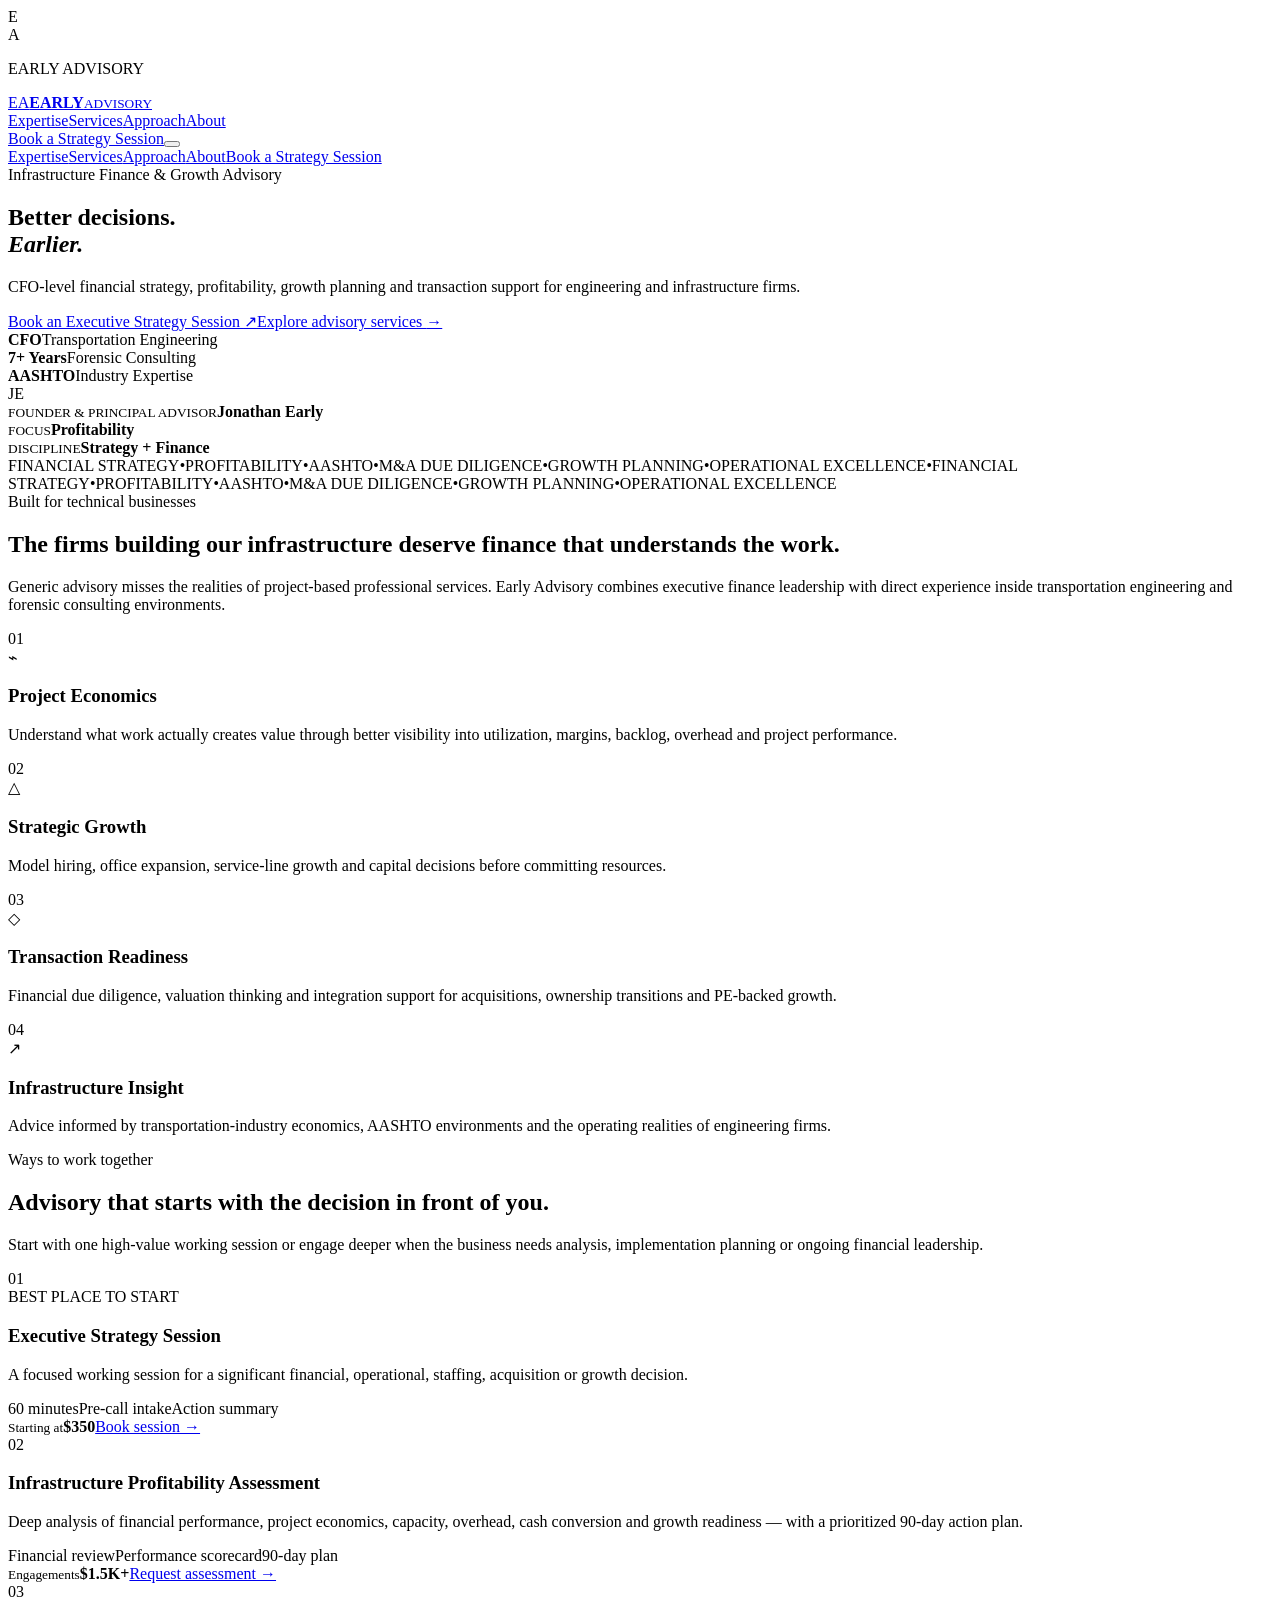
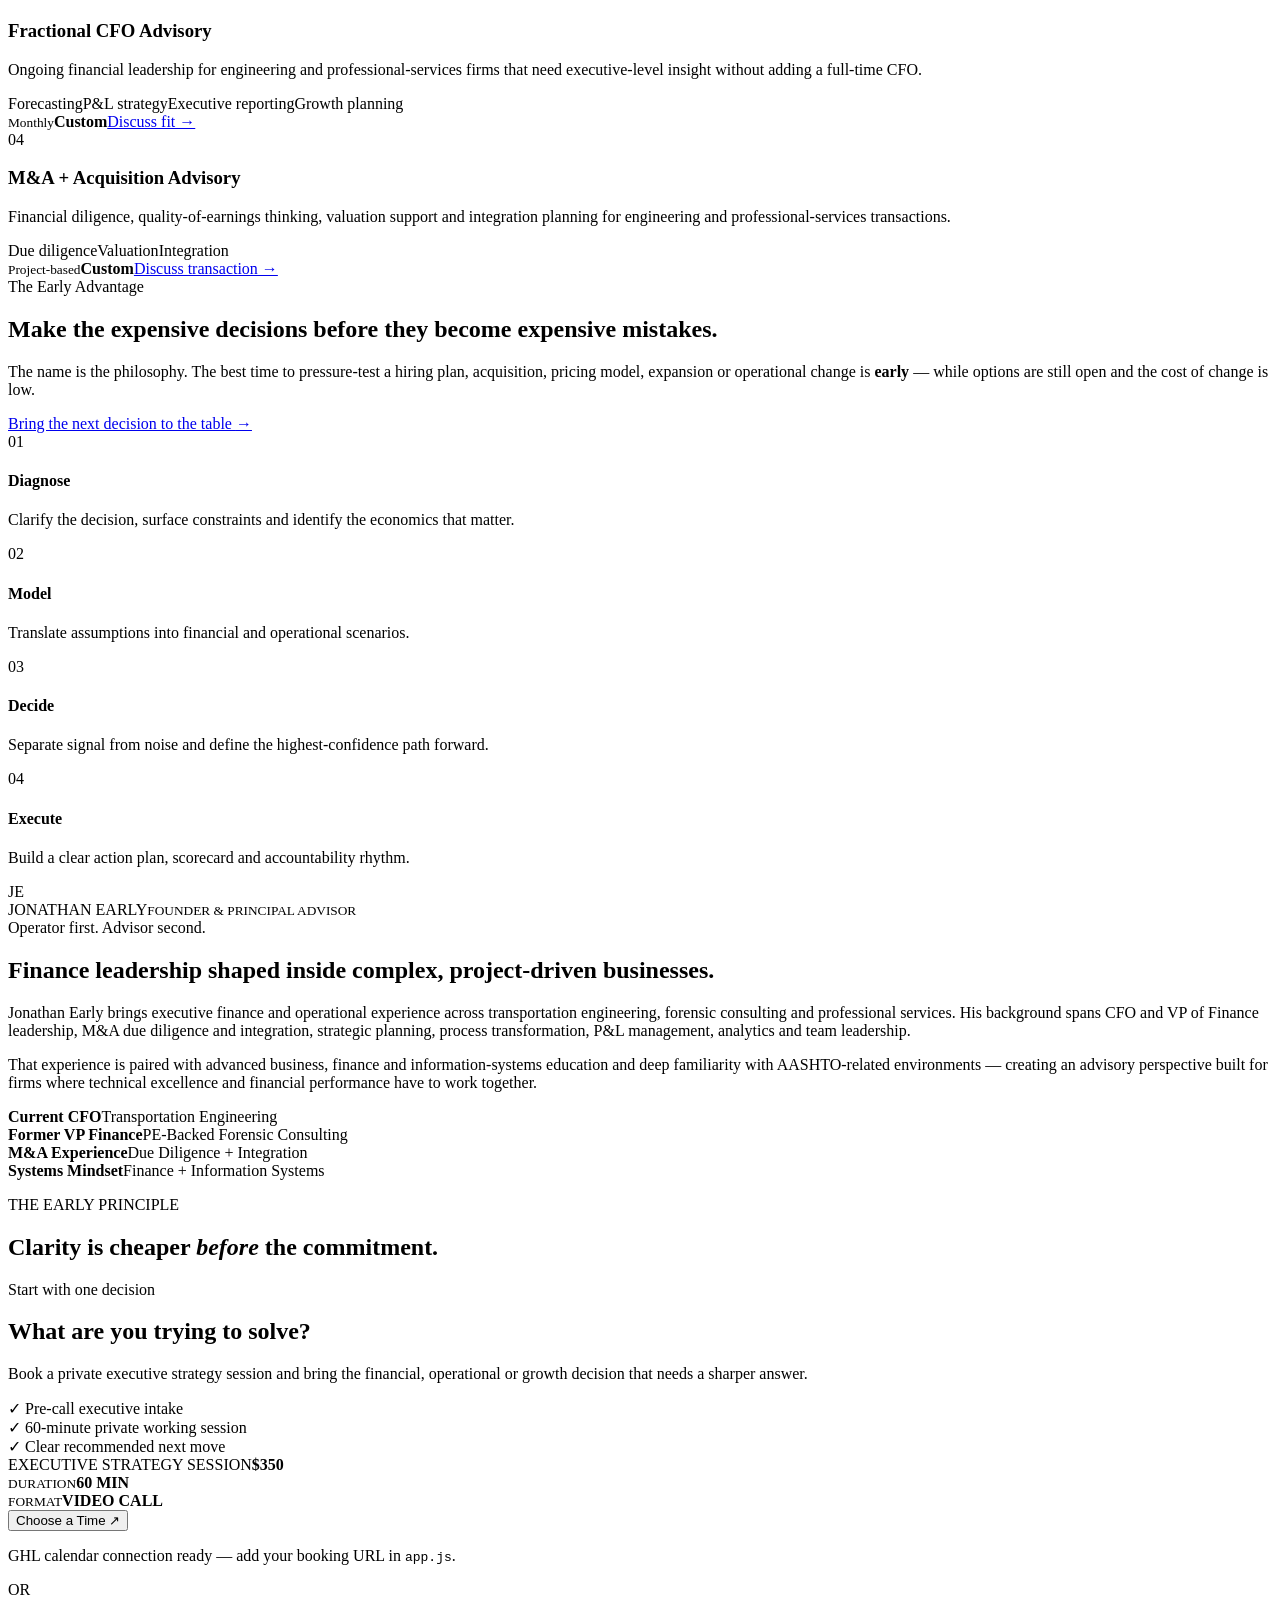
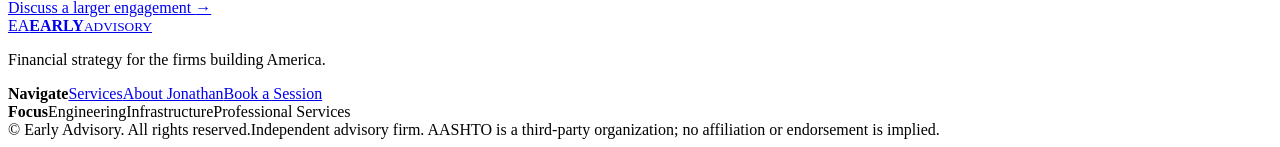
==== index.html @ 81a65375 "Build Early Advisory homepage" ====
<!DOCTYPE html>
<html lang="en">
<head>
  <meta charset="UTF-8" />
  <meta name="viewport" content="width=device-width, initial-scale=1.0, viewport-fit=cover" />
  <meta name="theme-color" content="#07111f" />
  <meta name="description" content="Early Advisory provides CFO-level financial strategy, profitability, growth, transaction and operational advisory for engineering and infrastructure firms." />
  <meta property="og:title" content="Early Advisory | Financial Strategy for the Firms Building America" />
  <meta property="og:description" content="CFO advisory, profitability, growth strategy and transaction support for engineering and infrastructure firms." />
  <title>Early Advisory | Infrastructure Finance & Growth Advisory</title>
  <link rel="preconnect" href="https://fonts.googleapis.com" />
  <link rel="preconnect" href="https://fonts.gstatic.com" crossorigin />
  <link href="https://fonts.googleapis.com/css2?family=DM+Sans:wght@400;500;600;700&family=Manrope:wght@500;600;700;800&display=swap" rel="stylesheet" />
  <link rel="stylesheet" href="styles.css" />
</head>
<body>
  <div class="loader" id="loader" aria-hidden="true"><div class="loader-mark"><span class="loader-e">E</span><div class="loader-line"></div><span class="loader-a">A</span></div><p>EARLY ADVISORY</p></div>
  <div class="noise"></div><div class="ambient ambient-one"></div><div class="ambient ambient-two"></div>
  <header class="site-header" id="top"><div class="shell nav-wrap"><a href="#top" class="brand" aria-label="Early Advisory home"><span class="brand-monogram">EA</span><span class="brand-copy"><strong>EARLY</strong><small>ADVISORY</small></span></a><nav class="desktop-nav" aria-label="Primary navigation"><a href="#expertise">Expertise</a><a href="#services">Services</a><a href="#approach">Approach</a><a href="#about">About</a></nav><a class="btn btn-small desktop-cta" href="#book">Book a Strategy Session</a><button class="menu-toggle" id="menuToggle" aria-label="Open navigation" aria-expanded="false"><span></span><span></span></button></div><div class="mobile-menu" id="mobileMenu"><a href="#expertise">Expertise</a><a href="#services">Services</a><a href="#approach">Approach</a><a href="#about">About</a><a class="btn" href="#book">Book a Strategy Session</a></div></header>
  <main>
    <section class="hero section-pad"><div class="shell hero-grid"><div class="hero-copy reveal"><div class="eyebrow"><span></span> Infrastructure Finance & Growth Advisory</div><h1>Better decisions.<br/><em>Earlier.</em></h1><p class="hero-lede">CFO-level financial strategy, profitability, growth planning and transaction support for engineering and infrastructure firms.</p><div class="hero-actions"><a class="btn btn-primary" href="#book">Book an Executive Strategy Session <span>↗</span></a><a class="text-link" href="#services">Explore advisory services <span>→</span></a></div><div class="trust-row"><div><strong>CFO</strong><span>Transportation Engineering</span></div><div><strong>7+ Years</strong><span>Forensic Consulting</span></div><div><strong>AASHTO</strong><span>Industry Expertise</span></div></div></div><div class="hero-visual reveal delay-1"><div class="portrait-frame"><div class="portrait-grid"></div><div class="portrait-placeholder"><span>JE</span></div><div class="portrait-card"><span class="status-dot"></span><div><small>FOUNDER & PRINCIPAL ADVISOR</small><strong>Jonathan Early</strong></div></div><div class="metric-float metric-one"><small>FOCUS</small><strong>Profitability</strong></div><div class="metric-float metric-two"><small>DISCIPLINE</small><strong>Strategy + Finance</strong></div></div></div></div><div class="hero-rule shell"></div></section>
    <section class="signal-strip"><div class="marquee" aria-label="Areas of expertise"><div class="marquee-track"><span>FINANCIAL STRATEGY</span><i>•</i><span>PROFITABILITY</span><i>•</i><span>AASHTO</span><i>•</i><span>M&A DUE DILIGENCE</span><i>•</i><span>GROWTH PLANNING</span><i>•</i><span>OPERATIONAL EXCELLENCE</span><i>•</i><span>FINANCIAL STRATEGY</span><i>•</i><span>PROFITABILITY</span><i>•</i><span>AASHTO</span><i>•</i><span>M&A DUE DILIGENCE</span><i>•</i><span>GROWTH PLANNING</span><i>•</i><span>OPERATIONAL EXCELLENCE</span></div></div></section>
    <section class="section-pad" id="expertise"><div class="shell split-heading reveal"><div><div class="eyebrow"><span></span> Built for technical businesses</div><h2>The firms building our infrastructure deserve finance that understands the work.</h2></div><p>Generic advisory misses the realities of project-based professional services. Early Advisory combines executive finance leadership with direct experience inside transportation engineering and forensic consulting environments.</p></div><div class="shell expertise-grid"><article class="expertise-card reveal"><span class="card-index">01</span><div class="icon-box">⌁</div><h3>Project Economics</h3><p>Understand what work actually creates value through better visibility into utilization, margins, backlog, overhead and project performance.</p></article><article class="expertise-card reveal delay-1"><span class="card-index">02</span><div class="icon-box">△</div><h3>Strategic Growth</h3><p>Model hiring, office expansion, service-line growth and capital decisions before committing resources.</p></article><article class="expertise-card reveal delay-2"><span class="card-index">03</span><div class="icon-box">◇</div><h3>Transaction Readiness</h3><p>Financial due diligence, valuation thinking and integration support for acquisitions, ownership transitions and PE-backed growth.</p></article><article class="expertise-card reveal delay-3"><span class="card-index">04</span><div class="icon-box">↗</div><h3>Infrastructure Insight</h3><p>Advice informed by transportation-industry economics, AASHTO environments and the operating realities of engineering firms.</p></article></div></section>
    <section class="services section-pad" id="services"><div class="shell"><div class="section-kicker reveal">Ways to work together</div><div class="services-head reveal"><h2>Advisory that starts with the decision in front of you.</h2><p>Start with one high-value working session or engage deeper when the business needs analysis, implementation planning or ongoing financial leadership.</p></div><div class="service-list"><article class="service-row featured reveal"><div class="service-number">01</div><div class="service-main"><div class="service-badge">BEST PLACE TO START</div><h3>Executive Strategy Session</h3><p>A focused working session for a significant financial, operational, staffing, acquisition or growth decision.</p><div class="service-tags"><span>60 minutes</span><span>Pre-call intake</span><span>Action summary</span></div></div><div class="service-price"><small>Starting at</small><strong>$350</strong><a href="#book">Book session →</a></div></article><article class="service-row reveal"><div class="service-number">02</div><div class="service-main"><h3>Infrastructure Profitability Assessment</h3><p>Deep analysis of financial performance, project economics, capacity, overhead, cash conversion and growth readiness — with a prioritized 90-day action plan.</p><div class="service-tags"><span>Financial review</span><span>Performance scorecard</span><span>90-day plan</span></div></div><div class="service-price"><small>Engagements</small><strong>$1.5K+</strong><a href="#book">Request assessment →</a></div></article><article class="service-row reveal"><div class="service-number">03</div><div class="service-main"><h3>Fractional CFO Advisory</h3><p>Ongoing financial leadership for engineering and professional-services firms that need executive-level insight without adding a full-time CFO.</p><div class="service-tags"><span>Forecasting</span><span>P&L strategy</span><span>Executive reporting</span><span>Growth planning</span></div></div><div class="service-price"><small>Monthly</small><strong>Custom</strong><a href="#book">Discuss fit →</a></div></article><article class="service-row reveal"><div class="service-number">04</div><div class="service-main"><h3>M&A + Acquisition Advisory</h3><p>Financial diligence, quality-of-earnings thinking, valuation support and integration planning for engineering and professional-services transactions.</p><div class="service-tags"><span>Due diligence</span><span>Valuation</span><span>Integration</span></div></div><div class="service-price"><small>Project-based</small><strong>Custom</strong><a href="#book">Discuss transaction →</a></div></article></div></div></section>
    <section class="section-pad" id="approach"><div class="shell approach-grid"><div class="approach-copy reveal"><div class="eyebrow"><span></span> The Early Advantage</div><h2>Make the expensive decisions before they become expensive mistakes.</h2><p>The name is the philosophy. The best time to pressure-test a hiring plan, acquisition, pricing model, expansion or operational change is <strong>early</strong> — while options are still open and the cost of change is low.</p><a class="text-link" href="#book">Bring the next decision to the table <span>→</span></a></div><div class="process-stack reveal delay-1"><div class="process-item"><span>01</span><div><h4>Diagnose</h4><p>Clarify the decision, surface constraints and identify the economics that matter.</p></div></div><div class="process-item"><span>02</span><div><h4>Model</h4><p>Translate assumptions into financial and operational scenarios.</p></div></div><div class="process-item"><span>03</span><div><h4>Decide</h4><p>Separate signal from noise and define the highest-confidence path forward.</p></div></div><div class="process-item"><span>04</span><div><h4>Execute</h4><p>Build a clear action plan, scorecard and accountability rhythm.</p></div></div></div></div></section>
    <section class="about section-pad" id="about"><div class="shell about-grid"><div class="about-photo reveal"><div class="portrait-placeholder large"><span>JE</span></div><div class="photo-caption"><span>JONATHAN EARLY</span><small>FOUNDER & PRINCIPAL ADVISOR</small></div></div><div class="about-copy reveal delay-1"><div class="eyebrow"><span></span> Operator first. Advisor second.</div><h2>Finance leadership shaped inside complex, project-driven businesses.</h2><p>Jonathan Early brings executive finance and operational experience across transportation engineering, forensic consulting and professional services. His background spans CFO and VP of Finance leadership, M&A due diligence and integration, strategic planning, process transformation, P&L management, analytics and team leadership.</p><p>That experience is paired with advanced business, finance and information-systems education and deep familiarity with AASHTO-related environments — creating an advisory perspective built for firms where technical excellence and financial performance have to work together.</p><div class="credentials"><div><strong>Current CFO</strong><span>Transportation Engineering</span></div><div><strong>Former VP Finance</strong><span>PE-Backed Forensic Consulting</span></div><div><strong>M&A Experience</strong><span>Due Diligence + Integration</span></div><div><strong>Systems Mindset</strong><span>Finance + Information Systems</span></div></div></div></div></section>
    <section class="decision-banner"><div class="shell reveal"><p>THE EARLY PRINCIPLE</p><h2>Clarity is cheaper <em>before</em> the commitment.</h2></div></section>
    <section class="book section-pad" id="book"><div class="shell book-grid"><div class="book-copy reveal"><div class="eyebrow light"><span></span> Start with one decision</div><h2>What are you trying to solve?</h2><p>Book a private executive strategy session and bring the financial, operational or growth decision that needs a sharper answer.</p><div class="book-points"><div><span>✓</span> Pre-call executive intake</div><div><span>✓</span> 60-minute private working session</div><div><span>✓</span> Clear recommended next move</div></div></div><div class="booking-card reveal delay-1"><div class="booking-top"><span>EXECUTIVE STRATEGY SESSION</span><strong>$350</strong></div><div class="booking-meta"><div><small>DURATION</small><strong>60 MIN</strong></div><div><small>FORMAT</small><strong>VIDEO CALL</strong></div></div><button class="btn btn-primary btn-full" id="bookingButton">Choose a Time <span>↗</span></button><p class="booking-note" id="bookingNote">GHL calendar connection ready — add your booking URL in <code>app.js</code>.</p><div class="booking-divider"><span>OR</span></div><a class="consult-link" href="mailto:hello@earlyadvisory.co?subject=Early%20Advisory%20Inquiry">Discuss a larger engagement <span>→</span></a></div></div></section>
  </main>
  <footer><div class="shell footer-grid"><div><a href="#top" class="brand footer-brand"><span class="brand-monogram">EA</span><span class="brand-copy"><strong>EARLY</strong><small>ADVISORY</small></span></a><p>Financial strategy for the firms building America.</p></div><div class="footer-links"><strong>Navigate</strong><a href="#services">Services</a><a href="#about">About Jonathan</a><a href="#book">Book a Session</a></div><div class="footer-links"><strong>Focus</strong><span>Engineering</span><span>Infrastructure</span><span>Professional Services</span></div></div><div class="shell footer-bottom"><span>© <span id="year"></span> Early Advisory. All rights reserved.</span><span class="disclaimer">Independent advisory firm. AASHTO is a third-party organization; no affiliation or endorsement is implied.</span></div></footer>
  <script src="app.js"></script>
</body>
</html>
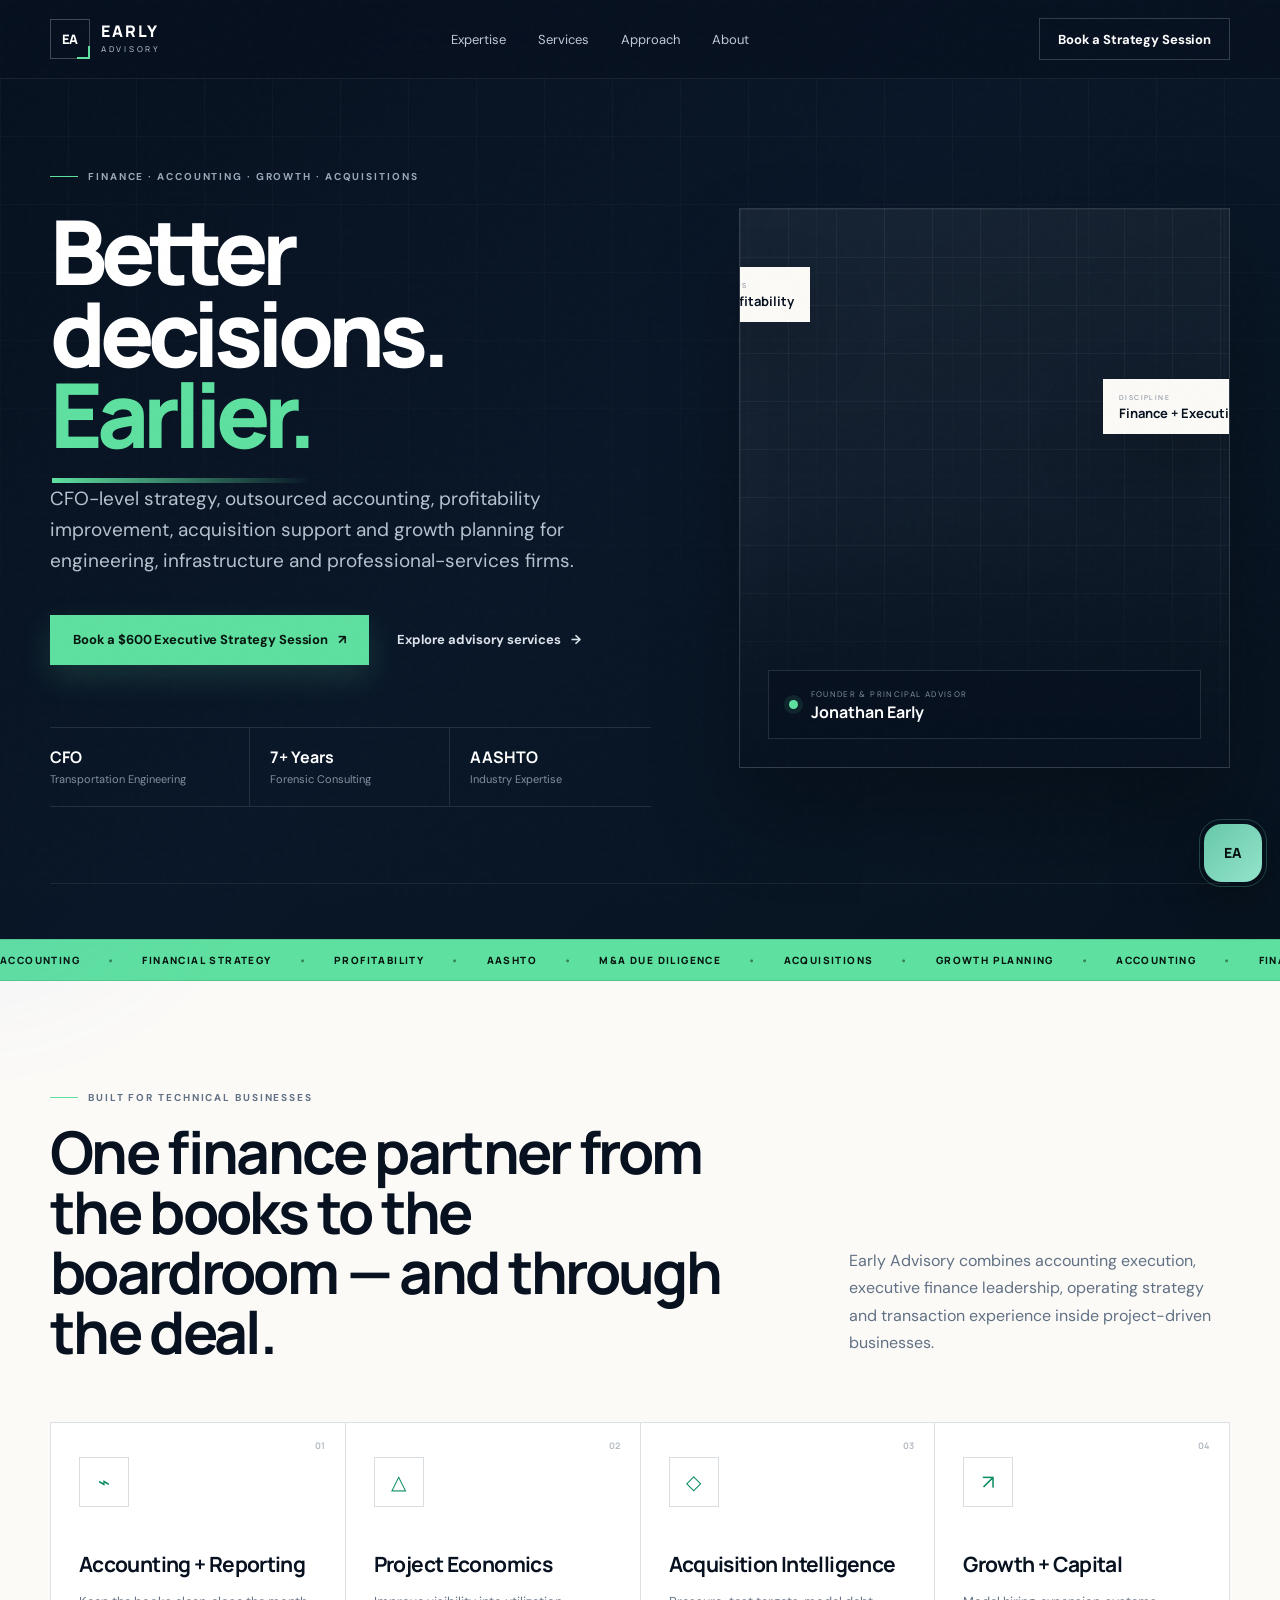
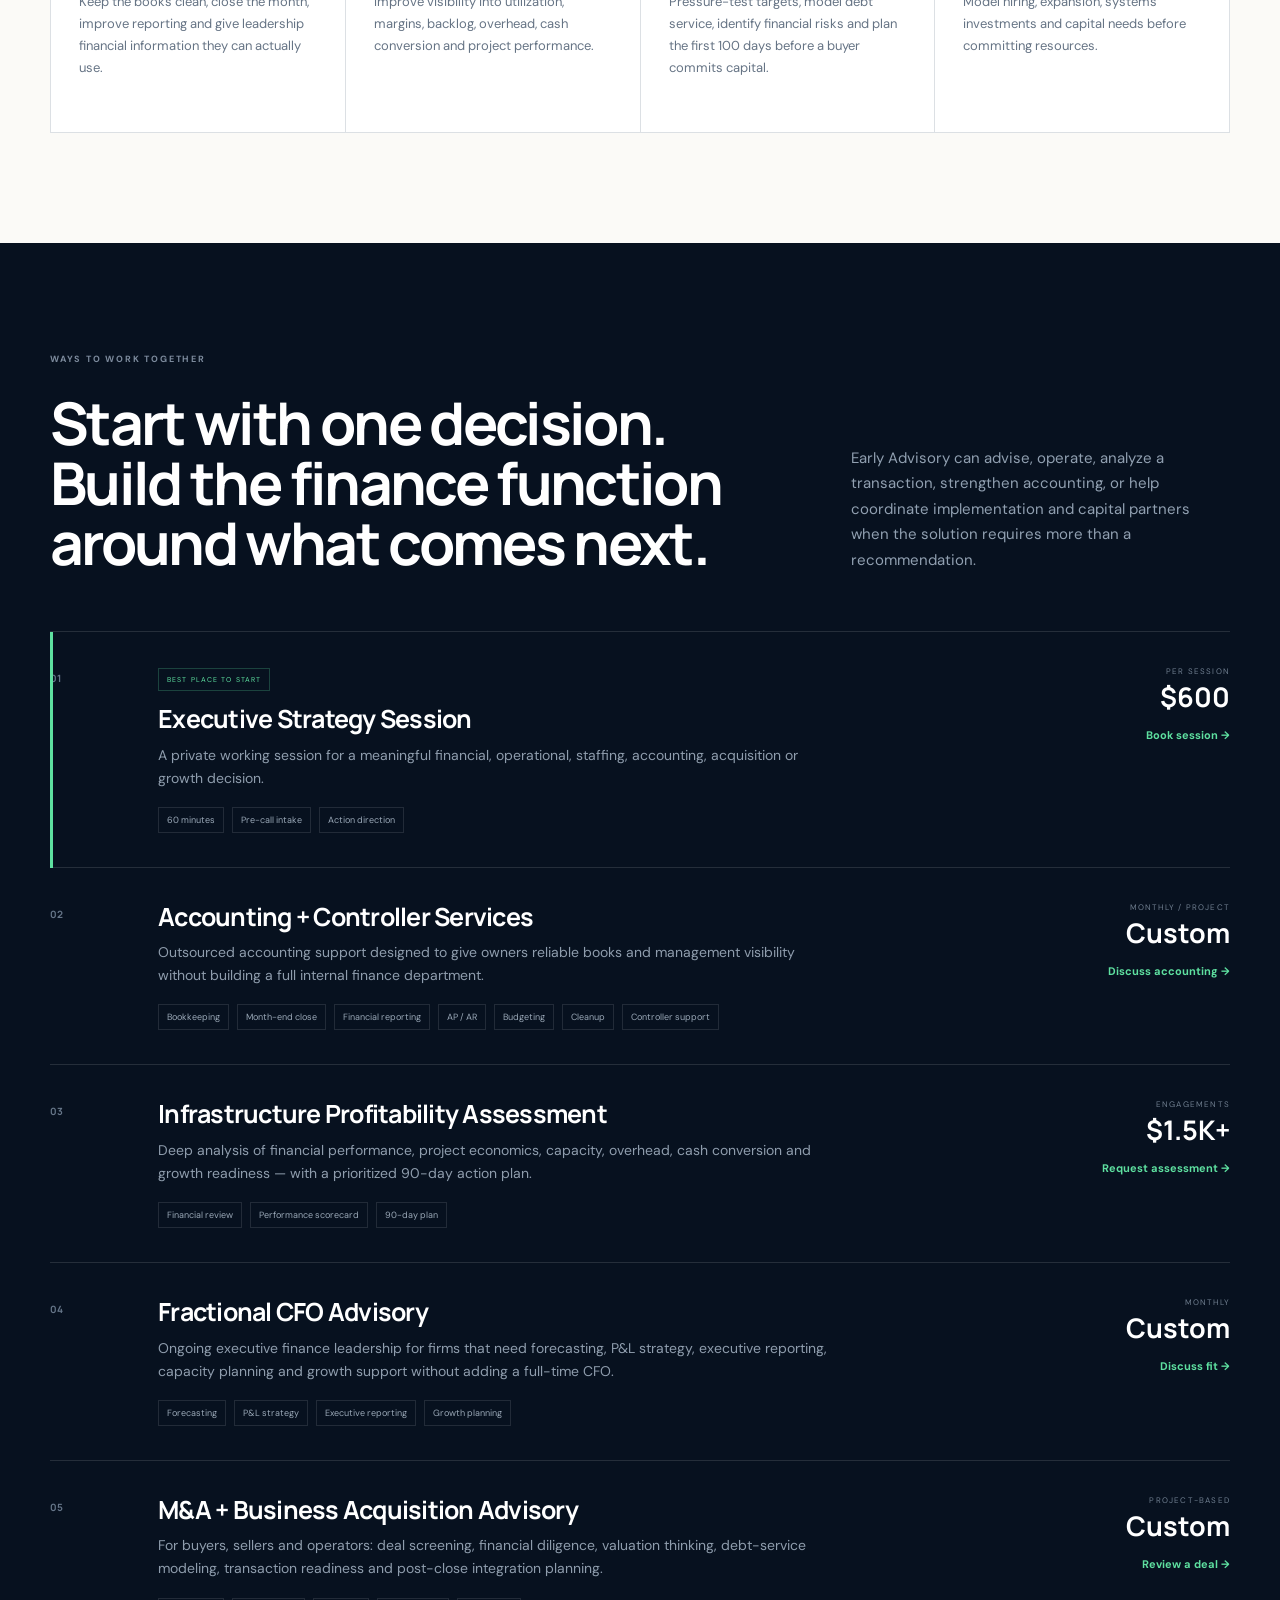
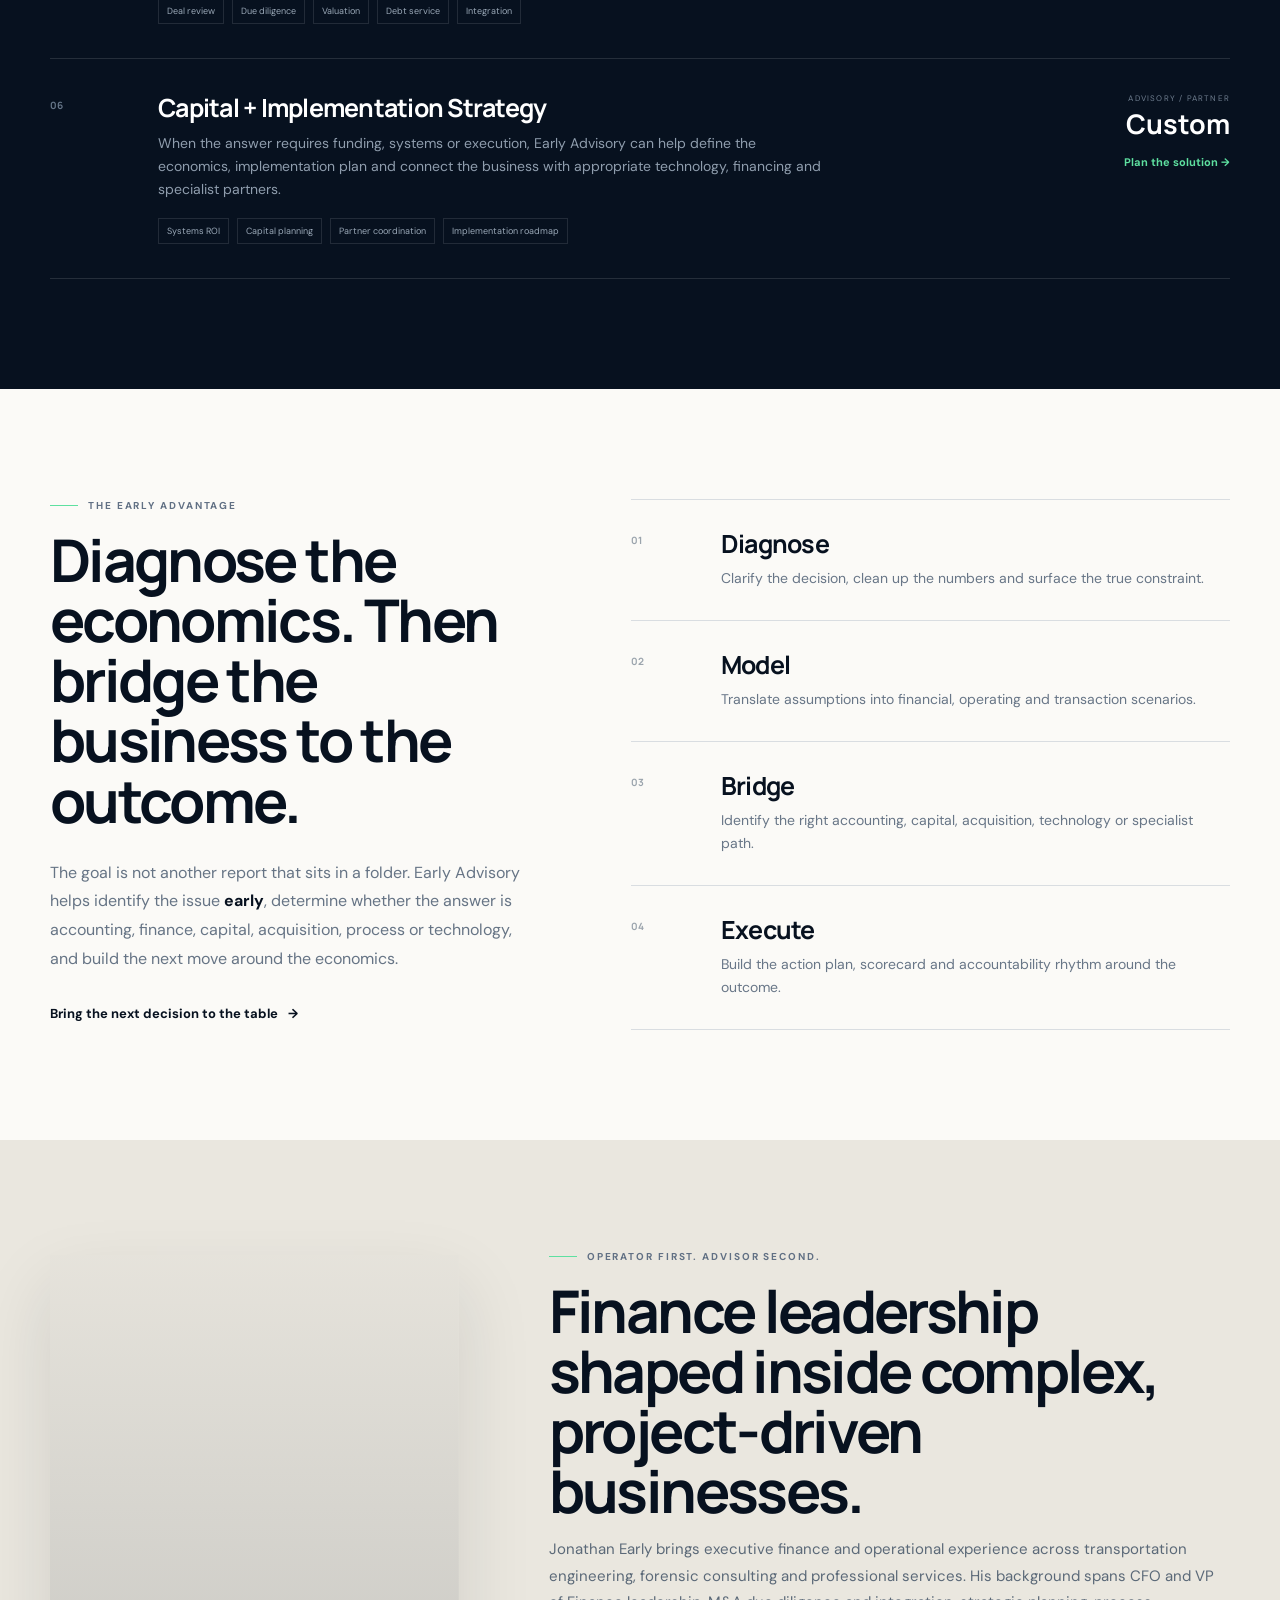
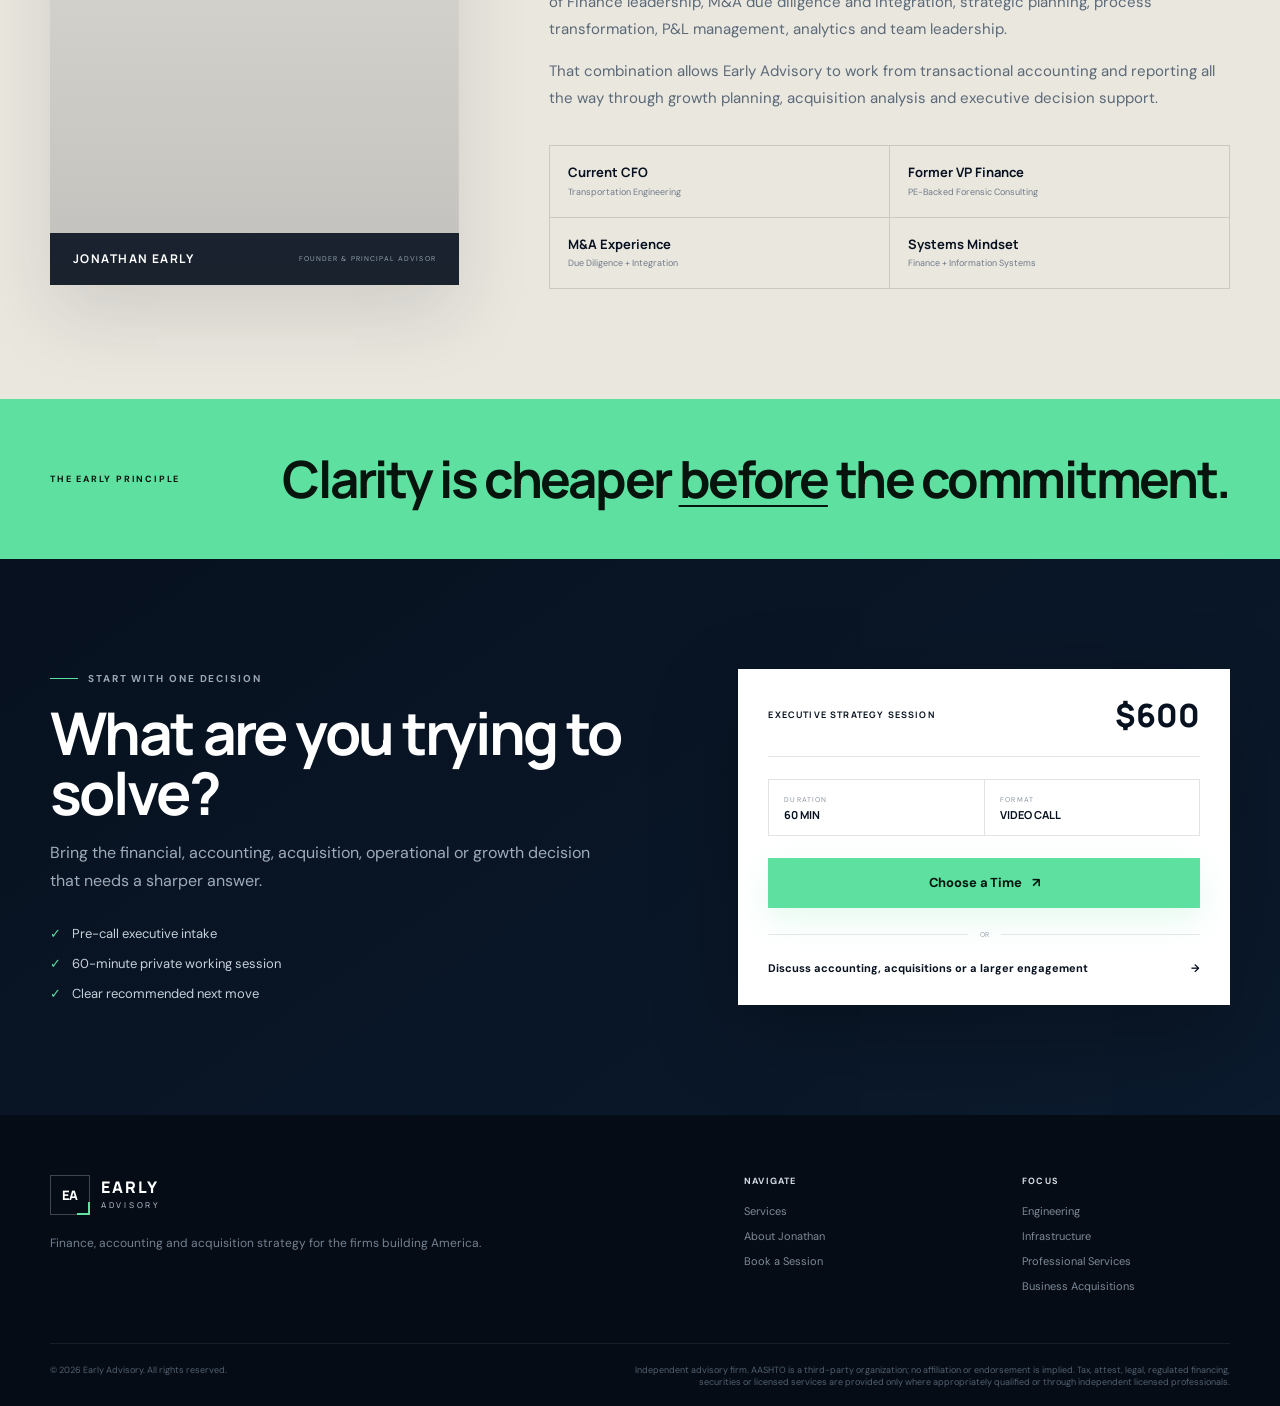
==== commit 503f29ae: "Expand Early Advisory with accounting, acquisitions, and $600 strategy sessions" ====
--- a/index.html
+++ b/index.html
@@ -4,10 +4,10 @@
   <meta charset="UTF-8" />
   <meta name="viewport" content="width=device-width, initial-scale=1.0, viewport-fit=cover" />
   <meta name="theme-color" content="#07111f" />
-  <meta name="description" content="Early Advisory provides CFO-level financial strategy, profitability, growth, transaction and operational advisory for engineering and infrastructure firms." />
-  <meta property="og:title" content="Early Advisory | Financial Strategy for the Firms Building America" />
-  <meta property="og:description" content="CFO advisory, profitability, growth strategy and transaction support for engineering and infrastructure firms." />
-  <title>Early Advisory | Infrastructure Finance & Growth Advisory</title>
+  <meta name="description" content="Early Advisory provides CFO-level strategy, outsourced accounting, profitability improvement, acquisition advisory and transaction support for engineering, infrastructure and professional-services firms." />
+  <meta property="og:title" content="Early Advisory | Finance, Accounting & Acquisition Strategy" />
+  <meta property="og:description" content="Executive finance, accounting, profitability, acquisition and growth support for engineering and professional-services firms." />
+  <title>Early Advisory | Finance, Accounting & Acquisition Strategy</title>
   <link rel="preconnect" href="https://fonts.googleapis.com" />
   <link rel="preconnect" href="https://fonts.gstatic.com" crossorigin />
   <link href="https://fonts.googleapis.com/css2?family=DM+Sans:wght@400;500;600;700&family=Manrope:wght@500;600;700;800&display=swap" rel="stylesheet" />
@@ -18,16 +18,23 @@
   <div class="noise"></div><div class="ambient ambient-one"></div><div class="ambient ambient-two"></div>
   <header class="site-header" id="top"><div class="shell nav-wrap"><a href="#top" class="brand" aria-label="Early Advisory home"><span class="brand-monogram">EA</span><span class="brand-copy"><strong>EARLY</strong><small>ADVISORY</small></span></a><nav class="desktop-nav" aria-label="Primary navigation"><a href="#expertise">Expertise</a><a href="#services">Services</a><a href="#approach">Approach</a><a href="#about">About</a></nav><a class="btn btn-small desktop-cta" href="#book">Book a Strategy Session</a><button class="menu-toggle" id="menuToggle" aria-label="Open navigation" aria-expanded="false"><span></span><span></span></button></div><div class="mobile-menu" id="mobileMenu"><a href="#expertise">Expertise</a><a href="#services">Services</a><a href="#approach">Approach</a><a href="#about">About</a><a class="btn" href="#book">Book a Strategy Session</a></div></header>
   <main>
-    <section class="hero section-pad"><div class="shell hero-grid"><div class="hero-copy reveal"><div class="eyebrow"><span></span> Infrastructure Finance & Growth Advisory</div><h1>Better decisions.<br/><em>Earlier.</em></h1><p class="hero-lede">CFO-level financial strategy, profitability, growth planning and transaction support for engineering and infrastructure firms.</p><div class="hero-actions"><a class="btn btn-primary" href="#book">Book an Executive Strategy Session <span>↗</span></a><a class="text-link" href="#services">Explore advisory services <span>→</span></a></div><div class="trust-row"><div><strong>CFO</strong><span>Transportation Engineering</span></div><div><strong>7+ Years</strong><span>Forensic Consulting</span></div><div><strong>AASHTO</strong><span>Industry Expertise</span></div></div></div><div class="hero-visual reveal delay-1"><div class="portrait-frame"><div class="portrait-grid"></div><div class="portrait-placeholder"><span>JE</span></div><div class="portrait-card"><span class="status-dot"></span><div><small>FOUNDER & PRINCIPAL ADVISOR</small><strong>Jonathan Early</strong></div></div><div class="metric-float metric-one"><small>FOCUS</small><strong>Profitability</strong></div><div class="metric-float metric-two"><small>DISCIPLINE</small><strong>Strategy + Finance</strong></div></div></div></div><div class="hero-rule shell"></div></section>
-    <section class="signal-strip"><div class="marquee" aria-label="Areas of expertise"><div class="marquee-track"><span>FINANCIAL STRATEGY</span><i>•</i><span>PROFITABILITY</span><i>•</i><span>AASHTO</span><i>•</i><span>M&A DUE DILIGENCE</span><i>•</i><span>GROWTH PLANNING</span><i>•</i><span>OPERATIONAL EXCELLENCE</span><i>•</i><span>FINANCIAL STRATEGY</span><i>•</i><span>PROFITABILITY</span><i>•</i><span>AASHTO</span><i>•</i><span>M&A DUE DILIGENCE</span><i>•</i><span>GROWTH PLANNING</span><i>•</i><span>OPERATIONAL EXCELLENCE</span></div></div></section>
-    <section class="section-pad" id="expertise"><div class="shell split-heading reveal"><div><div class="eyebrow"><span></span> Built for technical businesses</div><h2>The firms building our infrastructure deserve finance that understands the work.</h2></div><p>Generic advisory misses the realities of project-based professional services. Early Advisory combines executive finance leadership with direct experience inside transportation engineering and forensic consulting environments.</p></div><div class="shell expertise-grid"><article class="expertise-card reveal"><span class="card-index">01</span><div class="icon-box">⌁</div><h3>Project Economics</h3><p>Understand what work actually creates value through better visibility into utilization, margins, backlog, overhead and project performance.</p></article><article class="expertise-card reveal delay-1"><span class="card-index">02</span><div class="icon-box">△</div><h3>Strategic Growth</h3><p>Model hiring, office expansion, service-line growth and capital decisions before committing resources.</p></article><article class="expertise-card reveal delay-2"><span class="card-index">03</span><div class="icon-box">◇</div><h3>Transaction Readiness</h3><p>Financial due diligence, valuation thinking and integration support for acquisitions, ownership transitions and PE-backed growth.</p></article><article class="expertise-card reveal delay-3"><span class="card-index">04</span><div class="icon-box">↗</div><h3>Infrastructure Insight</h3><p>Advice informed by transportation-industry economics, AASHTO environments and the operating realities of engineering firms.</p></article></div></section>
-    <section class="services section-pad" id="services"><div class="shell"><div class="section-kicker reveal">Ways to work together</div><div class="services-head reveal"><h2>Advisory that starts with the decision in front of you.</h2><p>Start with one high-value working session or engage deeper when the business needs analysis, implementation planning or ongoing financial leadership.</p></div><div class="service-list"><article class="service-row featured reveal"><div class="service-number">01</div><div class="service-main"><div class="service-badge">BEST PLACE TO START</div><h3>Executive Strategy Session</h3><p>A focused working session for a significant financial, operational, staffing, acquisition or growth decision.</p><div class="service-tags"><span>60 minutes</span><span>Pre-call intake</span><span>Action summary</span></div></div><div class="service-price"><small>Starting at</small><strong>$350</strong><a href="#book">Book session →</a></div></article><article class="service-row reveal"><div class="service-number">02</div><div class="service-main"><h3>Infrastructure Profitability Assessment</h3><p>Deep analysis of financial performance, project economics, capacity, overhead, cash conversion and growth readiness — with a prioritized 90-day action plan.</p><div class="service-tags"><span>Financial review</span><span>Performance scorecard</span><span>90-day plan</span></div></div><div class="service-price"><small>Engagements</small><strong>$1.5K+</strong><a href="#book">Request assessment →</a></div></article><article class="service-row reveal"><div class="service-number">03</div><div class="service-main"><h3>Fractional CFO Advisory</h3><p>Ongoing financial leadership for engineering and professional-services firms that need executive-level insight without adding a full-time CFO.</p><div class="service-tags"><span>Forecasting</span><span>P&L strategy</span><span>Executive reporting</span><span>Growth planning</span></div></div><div class="service-price"><small>Monthly</small><strong>Custom</strong><a href="#book">Discuss fit →</a></div></article><article class="service-row reveal"><div class="service-number">04</div><div class="service-main"><h3>M&A + Acquisition Advisory</h3><p>Financial diligence, quality-of-earnings thinking, valuation support and integration planning for engineering and professional-services transactions.</p><div class="service-tags"><span>Due diligence</span><span>Valuation</span><span>Integration</span></div></div><div class="service-price"><small>Project-based</small><strong>Custom</strong><a href="#book">Discuss transaction →</a></div></article></div></div></section>
-    <section class="section-pad" id="approach"><div class="shell approach-grid"><div class="approach-copy reveal"><div class="eyebrow"><span></span> The Early Advantage</div><h2>Make the expensive decisions before they become expensive mistakes.</h2><p>The name is the philosophy. The best time to pressure-test a hiring plan, acquisition, pricing model, expansion or operational change is <strong>early</strong> — while options are still open and the cost of change is low.</p><a class="text-link" href="#book">Bring the next decision to the table <span>→</span></a></div><div class="process-stack reveal delay-1"><div class="process-item"><span>01</span><div><h4>Diagnose</h4><p>Clarify the decision, surface constraints and identify the economics that matter.</p></div></div><div class="process-item"><span>02</span><div><h4>Model</h4><p>Translate assumptions into financial and operational scenarios.</p></div></div><div class="process-item"><span>03</span><div><h4>Decide</h4><p>Separate signal from noise and define the highest-confidence path forward.</p></div></div><div class="process-item"><span>04</span><div><h4>Execute</h4><p>Build a clear action plan, scorecard and accountability rhythm.</p></div></div></div></div></section>
-    <section class="about section-pad" id="about"><div class="shell about-grid"><div class="about-photo reveal"><div class="portrait-placeholder large"><span>JE</span></div><div class="photo-caption"><span>JONATHAN EARLY</span><small>FOUNDER & PRINCIPAL ADVISOR</small></div></div><div class="about-copy reveal delay-1"><div class="eyebrow"><span></span> Operator first. Advisor second.</div><h2>Finance leadership shaped inside complex, project-driven businesses.</h2><p>Jonathan Early brings executive finance and operational experience across transportation engineering, forensic consulting and professional services. His background spans CFO and VP of Finance leadership, M&A due diligence and integration, strategic planning, process transformation, P&L management, analytics and team leadership.</p><p>That experience is paired with advanced business, finance and information-systems education and deep familiarity with AASHTO-related environments — creating an advisory perspective built for firms where technical excellence and financial performance have to work together.</p><div class="credentials"><div><strong>Current CFO</strong><span>Transportation Engineering</span></div><div><strong>Former VP Finance</strong><span>PE-Backed Forensic Consulting</span></div><div><strong>M&A Experience</strong><span>Due Diligence + Integration</span></div><div><strong>Systems Mindset</strong><span>Finance + Information Systems</span></div></div></div></div></section>
+    <section class="hero section-pad"><div class="shell hero-grid"><div class="hero-copy reveal"><div class="eyebrow"><span></span> Finance · Accounting · Growth · Acquisitions</div><h1>Better decisions.<br/><em>Earlier.</em></h1><p class="hero-lede">CFO-level strategy, outsourced accounting, profitability improvement, acquisition support and growth planning for engineering, infrastructure and professional-services firms.</p><div class="hero-actions"><a class="btn btn-primary" href="#book">Book a $600 Executive Strategy Session <span>↗</span></a><a class="text-link" href="#services">Explore advisory services <span>→</span></a></div><div class="trust-row"><div><strong>CFO</strong><span>Transportation Engineering</span></div><div><strong>7+ Years</strong><span>Forensic Consulting</span></div><div><strong>AASHTO</strong><span>Industry Expertise</span></div></div></div><div class="hero-visual reveal delay-1"><div class="portrait-frame"><div class="portrait-grid"></div><div class="portrait-placeholder"><span>JE</span></div><div class="portrait-card"><span class="status-dot"></span><div><small>FOUNDER & PRINCIPAL ADVISOR</small><strong>Jonathan Early</strong></div></div><div class="metric-float metric-one"><small>FOCUS</small><strong>Profitability</strong></div><div class="metric-float metric-two"><small>DISCIPLINE</small><strong>Finance + Execution</strong></div></div></div></div><div class="hero-rule shell"></div></section>
+    <section class="signal-strip"><div class="marquee" aria-label="Areas of expertise"><div class="marquee-track"><span>ACCOUNTING</span><i>•</i><span>FINANCIAL STRATEGY</span><i>•</i><span>PROFITABILITY</span><i>•</i><span>AASHTO</span><i>•</i><span>M&A DUE DILIGENCE</span><i>•</i><span>ACQUISITIONS</span><i>•</i><span>GROWTH PLANNING</span><i>•</i><span>ACCOUNTING</span><i>•</i><span>FINANCIAL STRATEGY</span><i>•</i><span>PROFITABILITY</span><i>•</i><span>M&A DUE DILIGENCE</span><i>•</i><span>ACQUISITIONS</span></div></div></section>
+    <section class="section-pad" id="expertise"><div class="shell split-heading reveal"><div><div class="eyebrow"><span></span> Built for technical businesses</div><h2>One finance partner from the books to the boardroom — and through the deal.</h2></div><p>Early Advisory combines accounting execution, executive finance leadership, operating strategy and transaction experience inside project-driven businesses.</p></div><div class="shell expertise-grid"><article class="expertise-card reveal"><span class="card-index">01</span><div class="icon-box">⌁</div><h3>Accounting + Reporting</h3><p>Keep the books clean, close the month, improve reporting and give leadership financial information they can actually use.</p></article><article class="expertise-card reveal delay-1"><span class="card-index">02</span><div class="icon-box">△</div><h3>Project Economics</h3><p>Improve visibility into utilization, margins, backlog, overhead, cash conversion and project performance.</p></article><article class="expertise-card reveal delay-2"><span class="card-index">03</span><div class="icon-box">◇</div><h3>Acquisition Intelligence</h3><p>Pressure-test targets, model debt service, identify financial risks and plan the first 100 days before a buyer commits capital.</p></article><article class="expertise-card reveal delay-3"><span class="card-index">04</span><div class="icon-box">↗</div><h3>Growth + Capital</h3><p>Model hiring, expansion, systems investments and capital needs before committing resources.</p></article></div></section>
+    <section class="services section-pad" id="services"><div class="shell"><div class="section-kicker reveal">Ways to work together</div><div class="services-head reveal"><h2>Start with one decision. Build the finance function around what comes next.</h2><p>Early Advisory can advise, operate, analyze a transaction, strengthen accounting, or help coordinate implementation and capital partners when the solution requires more than a recommendation.</p></div><div class="service-list">
+      <article class="service-row featured reveal"><div class="service-number">01</div><div class="service-main"><div class="service-badge">BEST PLACE TO START</div><h3>Executive Strategy Session</h3><p>A private working session for a meaningful financial, operational, staffing, accounting, acquisition or growth decision.</p><div class="service-tags"><span>60 minutes</span><span>Pre-call intake</span><span>Action direction</span></div></div><div class="service-price"><small>Per session</small><strong>$600</strong><a href="#book">Book session →</a></div></article>
+      <article class="service-row reveal"><div class="service-number">02</div><div class="service-main"><h3>Accounting + Controller Services</h3><p>Outsourced accounting support designed to give owners reliable books and management visibility without building a full internal finance department.</p><div class="service-tags"><span>Bookkeeping</span><span>Month-end close</span><span>Financial reporting</span><span>AP / AR</span><span>Budgeting</span><span>Cleanup</span><span>Controller support</span></div></div><div class="service-price"><small>Monthly / project</small><strong>Custom</strong><a href="#book">Discuss accounting →</a></div></article>
+      <article class="service-row reveal"><div class="service-number">03</div><div class="service-main"><h3>Infrastructure Profitability Assessment</h3><p>Deep analysis of financial performance, project economics, capacity, overhead, cash conversion and growth readiness — with a prioritized 90-day action plan.</p><div class="service-tags"><span>Financial review</span><span>Performance scorecard</span><span>90-day plan</span></div></div><div class="service-price"><small>Engagements</small><strong>$1.5K+</strong><a href="#book">Request assessment →</a></div></article>
+      <article class="service-row reveal"><div class="service-number">04</div><div class="service-main"><h3>Fractional CFO Advisory</h3><p>Ongoing executive finance leadership for firms that need forecasting, P&L strategy, executive reporting, capacity planning and growth support without adding a full-time CFO.</p><div class="service-tags"><span>Forecasting</span><span>P&L strategy</span><span>Executive reporting</span><span>Growth planning</span></div></div><div class="service-price"><small>Monthly</small><strong>Custom</strong><a href="#book">Discuss fit →</a></div></article>
+      <article class="service-row reveal"><div class="service-number">05</div><div class="service-main"><h3>M&A + Business Acquisition Advisory</h3><p>For buyers, sellers and operators: deal screening, financial diligence, valuation thinking, debt-service modeling, transaction readiness and post-close integration planning.</p><div class="service-tags"><span>Deal review</span><span>Due diligence</span><span>Valuation</span><span>Debt service</span><span>Integration</span></div></div><div class="service-price"><small>Project-based</small><strong>Custom</strong><a href="#book">Review a deal →</a></div></article>
+      <article class="service-row reveal"><div class="service-number">06</div><div class="service-main"><h3>Capital + Implementation Strategy</h3><p>When the answer requires funding, systems or execution, Early Advisory can help define the economics, implementation plan and connect the business with appropriate technology, financing and specialist partners.</p><div class="service-tags"><span>Systems ROI</span><span>Capital planning</span><span>Partner coordination</span><span>Implementation roadmap</span></div></div><div class="service-price"><small>Advisory / partner</small><strong>Custom</strong><a href="#book">Plan the solution →</a></div></article>
+    </div></div></section>
+    <section class="section-pad" id="approach"><div class="shell approach-grid"><div class="approach-copy reveal"><div class="eyebrow"><span></span> The Early Advantage</div><h2>Diagnose the economics. Then bridge the business to the outcome.</h2><p>The goal is not another report that sits in a folder. Early Advisory helps identify the issue <strong>early</strong>, determine whether the answer is accounting, finance, capital, acquisition, process or technology, and build the next move around the economics.</p><a class="text-link" href="#book">Bring the next decision to the table <span>→</span></a></div><div class="process-stack reveal delay-1"><div class="process-item"><span>01</span><div><h4>Diagnose</h4><p>Clarify the decision, clean up the numbers and surface the true constraint.</p></div></div><div class="process-item"><span>02</span><div><h4>Model</h4><p>Translate assumptions into financial, operating and transaction scenarios.</p></div></div><div class="process-item"><span>03</span><div><h4>Bridge</h4><p>Identify the right accounting, capital, acquisition, technology or specialist path.</p></div></div><div class="process-item"><span>04</span><div><h4>Execute</h4><p>Build the action plan, scorecard and accountability rhythm around the outcome.</p></div></div></div></div></section>
+    <section class="about section-pad" id="about"><div class="shell about-grid"><div class="about-photo reveal"><div class="portrait-placeholder large"><span>JE</span></div><div class="photo-caption"><span>JONATHAN EARLY</span><small>FOUNDER & PRINCIPAL ADVISOR</small></div></div><div class="about-copy reveal delay-1"><div class="eyebrow"><span></span> Operator first. Advisor second.</div><h2>Finance leadership shaped inside complex, project-driven businesses.</h2><p>Jonathan Early brings executive finance and operational experience across transportation engineering, forensic consulting and professional services. His background spans CFO and VP of Finance leadership, M&A due diligence and integration, strategic planning, process transformation, P&L management, analytics and team leadership.</p><p>That combination allows Early Advisory to work from transactional accounting and reporting all the way through growth planning, acquisition analysis and executive decision support.</p><div class="credentials"><div><strong>Current CFO</strong><span>Transportation Engineering</span></div><div><strong>Former VP Finance</strong><span>PE-Backed Forensic Consulting</span></div><div><strong>M&A Experience</strong><span>Due Diligence + Integration</span></div><div><strong>Systems Mindset</strong><span>Finance + Information Systems</span></div></div></div></div></section>
     <section class="decision-banner"><div class="shell reveal"><p>THE EARLY PRINCIPLE</p><h2>Clarity is cheaper <em>before</em> the commitment.</h2></div></section>
-    <section class="book section-pad" id="book"><div class="shell book-grid"><div class="book-copy reveal"><div class="eyebrow light"><span></span> Start with one decision</div><h2>What are you trying to solve?</h2><p>Book a private executive strategy session and bring the financial, operational or growth decision that needs a sharper answer.</p><div class="book-points"><div><span>✓</span> Pre-call executive intake</div><div><span>✓</span> 60-minute private working session</div><div><span>✓</span> Clear recommended next move</div></div></div><div class="booking-card reveal delay-1"><div class="booking-top"><span>EXECUTIVE STRATEGY SESSION</span><strong>$350</strong></div><div class="booking-meta"><div><small>DURATION</small><strong>60 MIN</strong></div><div><small>FORMAT</small><strong>VIDEO CALL</strong></div></div><button class="btn btn-primary btn-full" id="bookingButton">Choose a Time <span>↗</span></button><p class="booking-note" id="bookingNote">GHL calendar connection ready — add your booking URL in <code>app.js</code>.</p><div class="booking-divider"><span>OR</span></div><a class="consult-link" href="mailto:hello@earlyadvisory.co?subject=Early%20Advisory%20Inquiry">Discuss a larger engagement <span>→</span></a></div></div></section>
+    <section class="book section-pad" id="book"><div class="shell book-grid"><div class="book-copy reveal"><div class="eyebrow light"><span></span> Start with one decision</div><h2>What are you trying to solve?</h2><p>Bring the financial, accounting, acquisition, operational or growth decision that needs a sharper answer.</p><div class="book-points"><div><span>✓</span> Pre-call executive intake</div><div><span>✓</span> 60-minute private working session</div><div><span>✓</span> Clear recommended next move</div></div></div><div class="booking-card reveal delay-1"><div class="booking-top"><span>EXECUTIVE STRATEGY SESSION</span><strong>$600</strong></div><div class="booking-meta"><div><small>DURATION</small><strong>60 MIN</strong></div><div><small>FORMAT</small><strong>VIDEO CALL</strong></div></div><button class="btn btn-primary btn-full" id="bookingButton">Choose a Time <span>↗</span></button><p class="booking-note" id="bookingNote">Choose a date and time, complete the intake, and your session request is captured instantly.</p><div class="booking-divider"><span>OR</span></div><a class="consult-link" href="mailto:hello@earlyadvisory.co?subject=Early%20Advisory%20Inquiry">Discuss accounting, acquisitions or a larger engagement <span>→</span></a></div></div></section>
   </main>
-  <footer><div class="shell footer-grid"><div><a href="#top" class="brand footer-brand"><span class="brand-monogram">EA</span><span class="brand-copy"><strong>EARLY</strong><small>ADVISORY</small></span></a><p>Financial strategy for the firms building America.</p></div><div class="footer-links"><strong>Navigate</strong><a href="#services">Services</a><a href="#about">About Jonathan</a><a href="#book">Book a Session</a></div><div class="footer-links"><strong>Focus</strong><span>Engineering</span><span>Infrastructure</span><span>Professional Services</span></div></div><div class="shell footer-bottom"><span>© <span id="year"></span> Early Advisory. All rights reserved.</span><span class="disclaimer">Independent advisory firm. AASHTO is a third-party organization; no affiliation or endorsement is implied.</span></div></footer>
+  <footer><div class="shell footer-grid"><div><a href="#top" class="brand footer-brand"><span class="brand-monogram">EA</span><span class="brand-copy"><strong>EARLY</strong><small>ADVISORY</small></span></a><p>Finance, accounting and acquisition strategy for the firms building America.</p></div><div class="footer-links"><strong>Navigate</strong><a href="#services">Services</a><a href="#about">About Jonathan</a><a href="#book">Book a Session</a></div><div class="footer-links"><strong>Focus</strong><span>Engineering</span><span>Infrastructure</span><span>Professional Services</span><span>Business Acquisitions</span></div></div><div class="shell footer-bottom"><span>© <span id="year"></span> Early Advisory. All rights reserved.</span><span class="disclaimer">Independent advisory firm. AASHTO is a third-party organization; no affiliation or endorsement is implied. Tax, attest, legal, regulated financing, securities or licensed services are provided only where appropriately qualified or through independent licensed professionals.</span></div></footer>
   <script src="app.js"></script>
 </body>
 </html>
--- a/styles.css
+++ b/styles.css
@@ -0,0 +1 @@
+:root{--ink:#07111f;--ink-2:#0b1727;--ink-3:#10243a;--cream:#f4f0e8;--paper:#fbfaf7;--white:#fff;--slate:#8f9aaa;--line:rgba(255,255,255,.11);--green:#5ee0a0;--green-2:#a0ffd0;--gold:#c7a96b;--shadow:0 28px 70px rgba(0,0,0,.18);--radius:22px;--shell:min(1180px,calc(100% - 40px));--sans:'DM Sans',sans-serif;--display:'Manrope',sans-serif}*{box-sizing:border-box}html{scroll-behavior:smooth}body{margin:0;font-family:var(--sans);background:var(--paper);color:var(--ink);overflow-x:hidden}body.menu-open{overflow:hidden}a{color:inherit;text-decoration:none}button{font:inherit}.shell{width:var(--shell);margin:0 auto}.section-pad{padding:110px 0}.noise{position:fixed;inset:0;z-index:9999;pointer-events:none;opacity:.022;background-image:url("data:image/svg+xml,%3Csvg viewBox='0 0 180 180' xmlns='http://www.w3.org/2000/svg'%3E%3Cfilter id='n'%3E%3CfeTurbulence type='fractalNoise' baseFrequency='.8' numOctaves='3' stitchTiles='stitch'/%3E%3C/filter%3E%3Crect width='100%25' height='100%25' filter='url(%23n)' opacity='.65'/%3E%3C/svg%3E")}.ambient{position:absolute;border-radius:999px;filter:blur(100px);pointer-events:none;opacity:.16}.ambient-one{width:420px;height:420px;background:#13c67f;top:50px;right:-180px}.ambient-two{width:320px;height:320px;background:#5f80ff;top:600px;left:-200px}.loader{position:fixed;inset:0;background:var(--ink);z-index:10000;display:flex;align-items:center;justify-content:center;flex-direction:column;gap:20px;transition:opacity .7s ease,visibility .7s ease}.loader.done{opacity:0;visibility:hidden}.loader p{margin:0;font-family:var(--display);font-size:11px;font-weight:700;letter-spacing:.34em;color:#cbd3dd}.loader-mark{display:flex;align-items:center;gap:10px;color:#fff;font-family:var(--display);font-weight:800;font-size:34px}.loader-line{width:0;height:2px;background:var(--green);animation:loaderLine 1s cubic-bezier(.65,0,.35,1) forwards}.loader-e,.loader-a{opacity:0;transform:translateY(8px);animation:loaderLetter .5s ease forwards}.loader-a{animation-delay:.5s}@keyframes loaderLine{0%{width:0}100%{width:54px}}@keyframes loaderLetter{to{opacity:1;transform:none}}.site-header{position:fixed;top:0;left:0;right:0;z-index:1000;background:rgba(7,17,31,.74);border-bottom:1px solid rgba(255,255,255,.07);backdrop-filter:blur(20px);-webkit-backdrop-filter:blur(20px);transition:background .25s ease}.site-header.scrolled{background:rgba(7,17,31,.95)}.nav-wrap{height:78px;display:flex;align-items:center;justify-content:space-between}.brand{display:flex;align-items:center;gap:11px;color:#fff}.brand-monogram{width:40px;height:40px;border:1px solid rgba(255,255,255,.24);display:grid;place-items:center;font-family:var(--display);font-size:13px;font-weight:800;letter-spacing:-.06em;position:relative}.brand-monogram:after{content:'';position:absolute;right:-1px;bottom:-1px;width:11px;height:11px;border-right:2px solid var(--green);border-bottom:2px solid var(--green)}.brand-copy{display:flex;flex-direction:column;line-height:1}.brand-copy strong{font:800 16px/1 var(--display);letter-spacing:.12em}.brand-copy small{font:500 8px/1.5 var(--display);letter-spacing:.34em;color:#a8b2c1;margin-top:4px}.desktop-nav{display:flex;align-items:center;gap:32px;color:#c2cad5;font-size:13px}.desktop-nav a{transition:color .2s ease}.desktop-nav a:hover{color:#fff}.btn{display:inline-flex;align-items:center;justify-content:center;gap:10px;border:1px solid rgba(255,255,255,.18);min-height:50px;padding:0 22px;font-weight:700;font-size:13px;letter-spacing:-.01em;cursor:pointer;transition:transform .2s ease,background .2s ease,border-color .2s ease}.btn:hover{transform:translateY(-2px)}.btn-small{min-height:42px;padding:0 18px;color:#fff}.btn-primary{background:var(--green);border-color:var(--green);color:#06150e;box-shadow:0 12px 32px rgba(94,224,160,.16)}.btn-primary:hover{background:var(--green-2);border-color:var(--green-2)}.menu-toggle,.mobile-menu{display:none}.hero{position:relative;min-height:830px;background:linear-gradient(135deg,#07111f 0%,#0a1728 48%,#07131f 100%);color:#fff;padding-top:170px;padding-bottom:55px;overflow:hidden}.hero:before{content:'';position:absolute;inset:0;background-image:linear-gradient(rgba(255,255,255,.032) 1px,transparent 1px),linear-gradient(90deg,rgba(255,255,255,.032) 1px,transparent 1px);background-size:68px 68px;mask-image:linear-gradient(to bottom,black,transparent 88%)}.hero-grid{position:relative;z-index:2;display:grid;grid-template-columns:minmax(0,1.1fr) minmax(380px,.9fr);gap:88px;align-items:center}.eyebrow{display:flex;align-items:center;gap:10px;text-transform:uppercase;letter-spacing:.19em;font-size:10px;font-weight:700;color:#617084}.eyebrow span{display:block;width:28px;height:1px;background:var(--green)}.hero .eyebrow{color:#9aa9b9}.hero-copy h1{font:800 clamp(58px,7vw,100px)/.91 var(--display);letter-spacing:-.067em;margin:27px 0 28px;max-width:760px}.hero-copy h1 em{font-style:normal;color:var(--green);position:relative}.hero-copy h1 em:after{content:'';position:absolute;left:2px;right:0;bottom:-8px;height:5px;background:linear-gradient(90deg,var(--green),transparent)}.hero-lede{font-size:19px;line-height:1.65;color:#b7c2cf;max-width:670px;margin:0}.hero-actions{display:flex;align-items:center;gap:28px;margin-top:38px}.text-link{display:inline-flex;align-items:center;gap:10px;font-weight:700;font-size:13px}.text-link span{transition:transform .2s ease}.text-link:hover span{transform:translateX(5px)}.hero .text-link{color:#dbe3eb}.trust-row{display:grid;grid-template-columns:repeat(3,1fr);margin-top:62px;border-top:1px solid var(--line);border-bottom:1px solid var(--line)}.trust-row div{padding:20px 18px 20px 0;border-right:1px solid var(--line)}.trust-row div+div{padding-left:20px}.trust-row div:last-child{border-right:none}.trust-row strong{display:block;font:700 16px/1.2 var(--display)}.trust-row span{display:block;margin-top:5px;color:#8390a1;font-size:11px}.hero-visual{position:relative}.portrait-frame{position:relative;min-height:560px;border:1px solid rgba(255,255,255,.13);background:linear-gradient(160deg,rgba(255,255,255,.055),rgba(255,255,255,.015));box-shadow:0 45px 80px rgba(0,0,0,.25);overflow:hidden}.portrait-frame:after{content:'';position:absolute;inset:auto 0 0;height:45%;background:linear-gradient(transparent,rgba(7,17,31,.9));z-index:1}.portrait-grid{position:absolute;inset:0;background-image:linear-gradient(rgba(255,255,255,.045) 1px,transparent 1px),linear-gradient(90deg,rgba(255,255,255,.045) 1px,transparent 1px);background-size:48px 48px}.portrait-placeholder{position:absolute;inset:28px 28px 0;display:grid;place-items:center;background:radial-gradient(circle at 52% 28%,#2d4157,#12243a 45%,#091727 75%);overflow:hidden}.portrait-placeholder:before{content:'';position:absolute;width:270px;height:270px;border-radius:50%;background:linear-gradient(145deg,#566a7a,#1b2f43);top:72px}.portrait-placeholder:after{content:'';position:absolute;width:390px;height:250px;border-radius:50% 50% 0 0;background:#0e1d2f;top:305px}.portrait-placeholder>span{position:relative;z-index:1;font:800 74px/1 var(--display);letter-spacing:-.08em;color:#d9e0e8;margin-top:-110px;mix-blend-mode:soft-light}.portrait-placeholder.large{position:relative;inset:auto;width:100%;height:100%;min-height:630px}.portrait-card{position:absolute;left:28px;right:28px;bottom:28px;z-index:3;display:flex;align-items:center;gap:13px;background:rgba(7,17,31,.78);border:1px solid rgba(255,255,255,.12);padding:18px 20px;backdrop-filter:blur(12px)}.status-dot{width:9px;height:9px;border-radius:50%;background:var(--green);box-shadow:0 0 0 5px rgba(94,224,160,.1)}.portrait-card small,.portrait-card strong{display:block}.portrait-card small{font-size:8px;letter-spacing:.17em;color:#7f8da0;margin-bottom:5px}.portrait-card strong{font:700 16px/1 var(--display)}.metric-float{position:absolute;z-index:4;background:var(--paper);color:var(--ink);padding:14px 16px;box-shadow:var(--shadow)}.metric-float small,.metric-float strong{display:block}.metric-float small{font-size:7px;letter-spacing:.2em;color:#7d8995;margin-bottom:5px}.metric-float strong{font:700 13px/1 var(--display)}.metric-one{top:58px;left:-38px}.metric-two{right:-32px;top:170px}.hero-rule{position:relative;z-index:2;height:1px;background:rgba(255,255,255,.08);margin-top:76px}.signal-strip{background:var(--green);color:#06150e;overflow:hidden;border-top:1px solid rgba(0,0,0,.1);border-bottom:1px solid rgba(0,0,0,.12)}.marquee{white-space:nowrap;overflow:hidden}.marquee-track{display:inline-flex;gap:27px;align-items:center;padding:15px 0;animation:marquee 26s linear infinite;font:800 10px/1 var(--display);letter-spacing:.14em}.marquee-track i{font-style:normal;opacity:.45}@keyframes marquee{from{transform:translateX(0)}to{transform:translateX(-50%)}}.split-heading{display:grid;grid-template-columns:1.3fr .7fr;gap:90px;align-items:end}.split-heading h2,.services-head h2,.approach-copy h2,.about-copy h2,.book-copy h2{font:700 clamp(38px,4.6vw,62px)/1.02 var(--display);letter-spacing:-.045em;margin:18px 0 0}.split-heading>p{font-size:16px;line-height:1.72;color:#617084;margin:0 0 5px}.expertise-grid{display:grid;grid-template-columns:repeat(4,1fr);margin-top:60px;border-top:1px solid #dce0e4;border-left:1px solid #dce0e4}.expertise-card{position:relative;padding:34px 28px 36px;min-height:310px;border-right:1px solid #dce0e4;border-bottom:1px solid #dce0e4;background:#fff;transition:transform .25s ease,box-shadow .25s ease}.expertise-card:hover{transform:translateY(-7px);box-shadow:0 22px 50px rgba(8,20,35,.08);z-index:2}.card-index{position:absolute;right:20px;top:18px;font:700 9px/1 var(--display);color:#b4bbc3}.icon-box{width:50px;height:50px;border:1px solid #d7dde1;display:grid;place-items:center;font-size:20px;color:#0b8d5d;margin-bottom:45px}.expertise-card h3{font:700 21px/1.2 var(--display);letter-spacing:-.03em;margin:0 0 14px}.expertise-card p{font-size:13px;line-height:1.7;color:#667485;margin:0}.services{background:var(--ink);color:#fff}.section-kicker{text-transform:uppercase;letter-spacing:.2em;font-size:9px;color:#7d8b9d;font-weight:700}.services-head{display:grid;grid-template-columns:1.2fr .65fr;gap:100px;align-items:end;margin-top:10px}.services-head p{font-size:15px;line-height:1.7;color:#91a0b1;margin:0}.service-list{margin-top:58px;border-top:1px solid rgba(255,255,255,.12)}.service-row{display:grid;grid-template-columns:80px 1fr 180px;gap:28px;padding:34px 0;border-bottom:1px solid rgba(255,255,255,.12);align-items:start;transition:background .2s ease,padding .2s ease}.service-row:hover{background:rgba(255,255,255,.025);padding-left:14px;padding-right:14px}.service-row.featured{position:relative}.service-row.featured:before{content:'';position:absolute;left:0;top:0;bottom:-1px;width:3px;background:var(--green)}.service-number{font:700 10px/1 var(--display);color:#667689;padding-top:7px}.service-main h3{font:700 25px/1.18 var(--display);letter-spacing:-.03em;margin:0 0 10px}.service-main p{color:#8f9dad;font-size:14px;line-height:1.65;max-width:670px;margin:0}.service-badge{display:inline-block;font-size:7px;letter-spacing:.16em;color:var(--green);border:1px solid rgba(94,224,160,.24);padding:6px 8px;margin-bottom:13px}.service-tags{display:flex;gap:8px;flex-wrap:wrap;margin-top:17px}.service-tags span{font-size:9px;color:#9aa8b7;border:1px solid rgba(255,255,255,.11);padding:6px 8px}.service-price{text-align:right;display:flex;flex-direction:column;align-items:flex-end}.service-price small{font-size:8px;letter-spacing:.15em;color:#6f7e8f;text-transform:uppercase}.service-price strong{font:700 27px/1 var(--display);margin:7px 0 18px}.service-price a{font-size:11px;color:var(--green);font-weight:700}.approach-grid{display:grid;grid-template-columns:.88fr 1.12fr;gap:110px;align-items:start}.approach-copy{position:sticky;top:130px}.approach-copy p{font-size:16px;line-height:1.8;color:#667485;margin:28px 0}.approach-copy strong{color:var(--ink)}.process-stack{border-top:1px solid #d9dde1}.process-item{display:grid;grid-template-columns:70px 1fr;gap:20px;padding:30px 0;border-bottom:1px solid #d9dde1}.process-item>span{font:700 10px/1 var(--display);color:#9ba4ad;padding-top:5px}.process-item h4{font:700 25px/1.15 var(--display);letter-spacing:-.03em;margin:0 0 8px}.process-item p{font-size:14px;line-height:1.65;color:#687687;margin:0;max-width:500px}.about{background:#eae7df}.about-grid{display:grid;grid-template-columns:.75fr 1.25fr;gap:90px;align-items:center}.about-photo{position:relative;min-height:630px;overflow:hidden;box-shadow:0 32px 70px rgba(25,33,40,.12)}.photo-caption{position:absolute;left:0;right:0;bottom:0;background:rgba(7,17,31,.9);color:#fff;padding:20px 23px;display:flex;justify-content:space-between;align-items:center}.photo-caption span{font:700 12px/1 var(--display);letter-spacing:.12em}.photo-caption small{font-size:7px;letter-spacing:.16em;color:#93a0af}.about-copy>p{font-size:15px;line-height:1.78;color:#5b6978}.credentials{display:grid;grid-template-columns:1fr 1fr;gap:0;margin-top:34px;border-top:1px solid rgba(7,17,31,.14);border-left:1px solid rgba(7,17,31,.14)}.credentials div{padding:19px 18px;border-right:1px solid rgba(7,17,31,.14);border-bottom:1px solid rgba(7,17,31,.14)}.credentials strong,.credentials span{display:block}.credentials strong{font:700 13px/1.2 var(--display)}.credentials span{font-size:9px;color:#6f7b87;margin-top:5px}.decision-banner{background:var(--green);padding:54px 0;color:#07130d}.decision-banner .shell{display:flex;align-items:center;justify-content:space-between;gap:40px}.decision-banner p{font-size:9px;letter-spacing:.2em;font-weight:700;margin:0}.decision-banner h2{font:700 clamp(28px,4vw,52px)/1 var(--display);letter-spacing:-.045em;margin:0;text-align:right}.decision-banner h2 em{font-style:normal;text-decoration:underline;text-decoration-thickness:2px;text-underline-offset:7px}.book{background:linear-gradient(145deg,#07111f,#0b1a2d);color:#fff}.book-grid{display:grid;grid-template-columns:1fr .85fr;gap:110px;align-items:center}.eyebrow.light{color:#9aa8b8}.book-copy p{font-size:16px;line-height:1.75;color:#9eabb9;max-width:560px}.book-points{display:grid;gap:13px;margin-top:30px;color:#c7d0da;font-size:13px}.book-points span{color:var(--green);margin-right:8px}.booking-card{background:#fff;color:var(--ink);padding:30px;box-shadow:0 30px 80px rgba(0,0,0,.25)}.booking-top{display:flex;justify-content:space-between;align-items:center;padding-bottom:25px;border-bottom:1px solid #e1e5e8}.booking-top span{font:700 9px/1 var(--display);letter-spacing:.13em}.booking-top strong{font:800 32px/1 var(--display)}.booking-meta{display:grid;grid-template-columns:1fr 1fr;margin:22px 0;border:1px solid #e0e4e7}.booking-meta div{padding:15px}.booking-meta div+div{border-left:1px solid #e0e4e7}.booking-meta small,.booking-meta strong{display:block}.booking-meta small{font-size:7px;letter-spacing:.16em;color:#8a949e;margin-bottom:5px}.booking-meta strong{font:700 11px/1 var(--display)}.btn-full{width:100%;border:0}.booking-note{font-size:9px;line-height:1.55;color:#87919b;text-align:center;margin:13px 8px 0}.booking-note code{font-size:8px}.booking-divider{display:flex;align-items:center;gap:12px;color:#99a2ab;font-size:7px;margin:22px 0}.booking-divider:before,.booking-divider:after{content:'';height:1px;background:#e4e7e9;flex:1}.consult-link{display:flex;justify-content:space-between;align-items:center;font-size:11px;font-weight:700}.booking-card.is-ready .booking-note{display:none}footer{background:#050c15;color:#fff;padding:60px 0 28px}.footer-grid{display:grid;grid-template-columns:1.5fr .5fr .5fr;gap:70px}.footer-brand{display:inline-flex}.footer-grid>div:first-child>p{color:#748192;font-size:12px;margin:20px 0 0}.footer-links{display:flex;flex-direction:column;gap:11px;font-size:11px;color:#7f8a99}.footer-links strong{color:#d7dde4;font-size:9px;letter-spacing:.13em;text-transform:uppercase;margin-bottom:6px}.footer-links a:hover{color:#fff}.footer-bottom{display:flex;justify-content:space-between;gap:30px;margin-top:50px;padding-top:20px;border-top:1px solid rgba(255,255,255,.08);color:#536172;font-size:9px}.disclaimer{max-width:620px;text-align:right}.reveal{opacity:0;transform:translateY(24px);transition:opacity .75s cubic-bezier(.2,.8,.2,1),transform .75s cubic-bezier(.2,.8,.2,1)}.reveal.visible{opacity:1;transform:none}.delay-1{transition-delay:.1s}.delay-2{transition-delay:.18s}.delay-3{transition-delay:.26s}@media(max-width:1020px){.desktop-nav{display:none}.hero-grid{grid-template-columns:1fr .82fr;gap:50px}.hero-copy h1{font-size:72px}.trust-row{grid-template-columns:1fr}.trust-row div,.trust-row div+div{padding:12px 0;border-right:none;border-bottom:1px solid var(--line)}.trust-row div:last-child{border-bottom:none}.metric-two{right:-8px}.metric-one{left:-8px}.expertise-grid{grid-template-columns:1fr 1fr}.services-head,.split-heading{gap:50px}.about-grid{gap:50px}.book-grid{gap:60px}}@media(max-width:760px){:root{--shell:min(100% - 28px,680px)}.section-pad{padding:78px 0}.nav-wrap{height:68px}.desktop-cta{display:none}.menu-toggle{display:flex;width:42px;height:42px;align-items:center;justify-content:center;flex-direction:column;gap:6px;border:1px solid rgba(255,255,255,.14);background:transparent}.menu-toggle span{display:block;width:18px;height:1px;background:#fff;transition:.25s}.menu-toggle.active span:first-child{transform:translateY(3.5px) rotate(45deg)}.menu-toggle.active span:last-child{transform:translateY(-3.5px) rotate(-45deg)}.mobile-menu{position:fixed;top:68px;left:0;right:0;height:calc(100dvh - 68px);display:flex;flex-direction:column;gap:0;background:#07111f;padding:34px 20px;transform:translateX(100%);transition:transform .32s ease}.mobile-menu.open{transform:none}.mobile-menu>a:not(.btn){padding:18px 4px;border-bottom:1px solid rgba(255,255,255,.1);font:700 24px/1 var(--display);color:#fff}.mobile-menu .btn{margin-top:28px;background:var(--green);color:#06150e}.hero{min-height:auto;padding-top:125px;padding-bottom:45px}.hero-grid{grid-template-columns:1fr;gap:55px}.hero-copy h1{font-size:clamp(52px,16vw,74px)}.hero-lede{font-size:16px;line-height:1.65}.hero-actions{flex-direction:column;align-items:stretch;gap:18px}.hero-actions .text-link{justify-content:center}.trust-row{grid-template-columns:repeat(3,1fr);margin-top:42px}.trust-row div,.trust-row div+div{padding:14px 8px;border-right:1px solid var(--line);border-bottom:none}.trust-row strong{font-size:12px}.trust-row span{font-size:8px}.hero-visual{order:-1}.portrait-frame{min-height:430px}.portrait-placeholder{inset:18px 18px 0}.portrait-card{left:18px;right:18px;bottom:18px}.metric-float{display:none}.hero-rule{margin-top:45px}.split-heading,.services-head,.approach-grid,.about-grid,.book-grid{grid-template-columns:1fr;gap:35px}.split-heading h2,.services-head h2,.approach-copy h2,.about-copy h2,.book-copy h2{font-size:40px}.split-heading>p{font-size:14px}.expertise-grid{grid-template-columns:1fr;margin-top:38px}.expertise-card{min-height:auto;padding:28px 24px 30px}.icon-box{margin-bottom:28px}.services-head{margin-top:8px}.service-list{margin-top:38px}.service-row{grid-template-columns:42px 1fr;gap:12px;padding:27px 0}.service-row:hover{padding-left:0;padding-right:0}.service-price{grid-column:2;text-align:left;align-items:flex-start;margin-top:4px}.service-price strong{margin-bottom:10px}.approach-copy{position:relative;top:auto}.process-item{grid-template-columns:45px 1fr}.about-photo{min-height:500px}.portrait-placeholder.large{min-height:500px}.photo-caption{padding:16px;align-items:flex-start;flex-direction:column;gap:6px}.credentials{grid-template-columns:1fr}.decision-banner .shell{align-items:flex-start;flex-direction:column;gap:16px}.decision-banner h2{text-align:left}.book-grid{gap:45px}.booking-card{padding:23px}.footer-grid{grid-template-columns:1fr 1fr;gap:40px}.footer-grid>div:first-child{grid-column:1/-1}.footer-bottom{flex-direction:column}.disclaimer{text-align:left}.reveal{transform:translateY(16px)}}@media(max-width:410px){.trust-row{grid-template-columns:1fr}.trust-row div,.trust-row div+div{border-right:none;border-bottom:1px solid var(--line);padding:11px 0}.trust-row div:last-child{border-bottom:none}.hero-copy h1{font-size:50px}.booking-top strong{font-size:28px}.footer-grid{grid-template-columns:1fr}.footer-grid>div:first-child{grid-column:auto}}@media(prefers-reduced-motion:reduce){*{scroll-behavior:auto!important;animation-duration:.001ms!important;animation-iteration-count:1!important;transition-duration:.001ms!important}.reveal{opacity:1;transform:none}}
